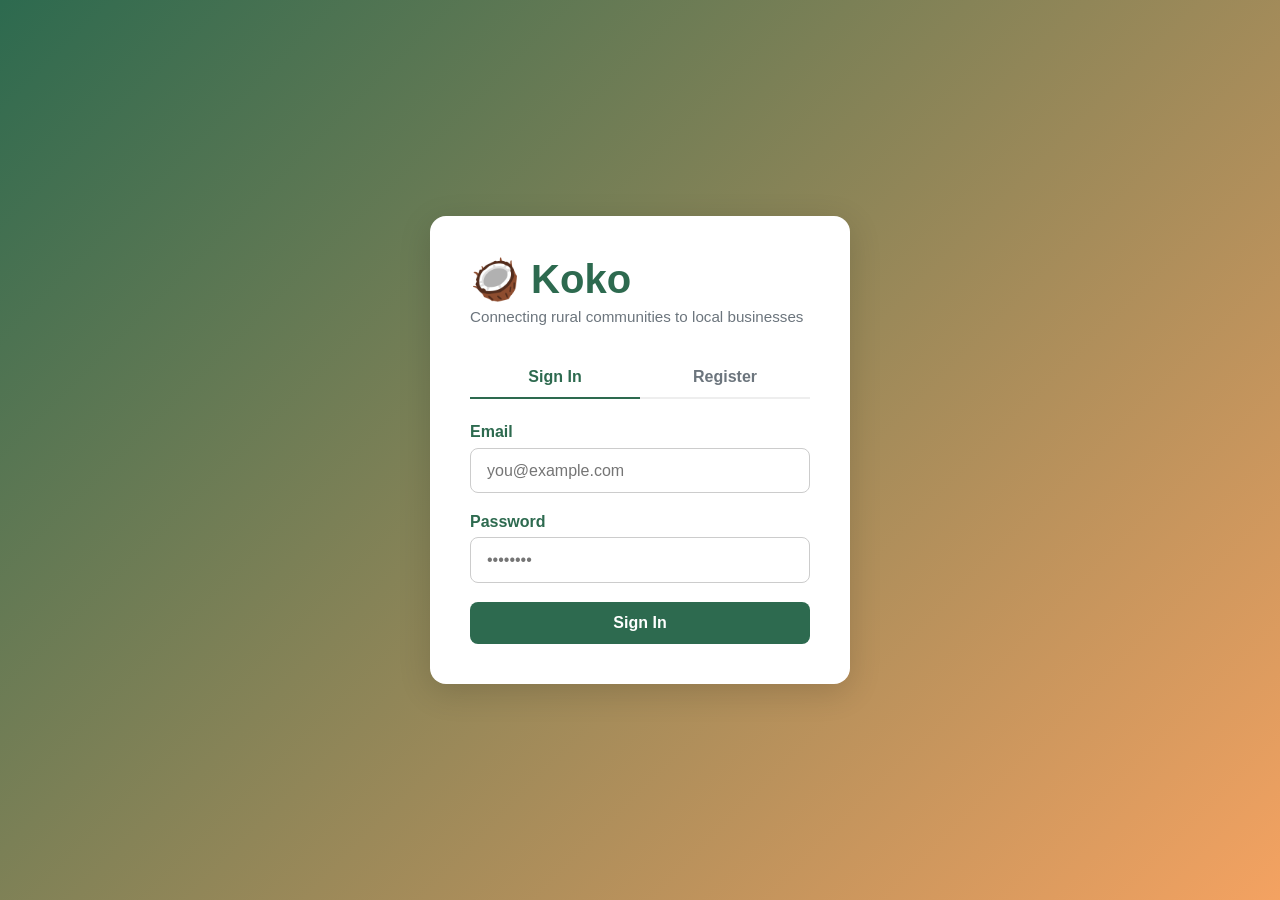
==== Applications Dev/KoKo/src/main/resources/static/index.html @ fd37e24b "Creating the backend of KoKo index page" ====
<!DOCTYPE html>
<html lang="en">
<head>
  <meta charset="UTF-8" />
  <meta name="viewport" content="width=device-width, initial-scale=1.0"/>
  <title>Koko — Login</title>
  <link rel="stylesheet" href="css/style.css" />
  <style>
    .login-wrapper {
      min-height: 100vh;
      display: flex;
      align-items: center;
      justify-content: center;
      background: linear-gradient(135deg, #2d6a4f, #f4a261);
    }
    .login-box {
      background: white;
      border-radius: 16px;
      padding: 2.5rem;
      width: 100%;
      max-width: 420px;
      box-shadow: 0 8px 32px rgba(0,0,0,0.15);
    }
    .login-box h1 { font-size: 2.5rem; color: #2d6a4f; margin-bottom: 0.3rem; }
    .login-box p { color: #6c757d; margin-bottom: 2rem; font-size: 0.95rem; }
    .tabs { display: flex; margin-bottom: 1.5rem; border-bottom: 2px solid #eee; }
    .tab {
      flex: 1; padding: 0.7rem; text-align: center;
      cursor: pointer; color: #6c757d; font-weight: 600;
    }
    .tab.active { color: #2d6a4f; border-bottom: 2px solid #2d6a4f; margin-bottom: -2px; }
  </style>
</head>
<body>
  <div class="login-wrapper">
    <div class="login-box">
      <h1>🥥 Koko</h1>
      <p>Connecting rural communities to local businesses</p>

      <div class="tabs">
        <div class="tab active" onclick="showTab('login', event)">Sign In</div>
        <div class="tab" onclick="showTab('register', event)">Register</div>
      </div>

      <div id="login-form">
        <div class="form-group">
          <label>Email</label>
          <input type="email" id="login-email" placeholder="you@example.com" />
        </div>
        <div class="form-group">
          <label>Password</label>
          <input type="password" id="login-password" placeholder="••••••••" />
        </div>
        <div id="login-error" class="alert alert-error" style="display:none;"></div>
        <button class="btn btn-primary" style="width:100%" onclick="handleLogin()">Sign In</button>
      </div>

      <div id="register-form" style="display:none;">
        <div class="form-group">
          <label>Full Name</label>
          <input type="text" id="reg-name" placeholder="Your full name" />
        </div>
        <div class="form-group">
          <label>Email</label>
          <input type="email" id="reg-email" placeholder="you@example.com" />
        </div>
        <div class="form-group">
          <label>Phone Number</label>
          <input type="tel" id="reg-phone" placeholder="+27 000 000 0000" />
        </div>
        <div class="form-group">
          <label>Password</label>
          <input type="password" id="reg-password" placeholder="••••••••" />
        </div>
        <div id="reg-error" class="alert alert-error" style="display:none;"></div>
        <button class="btn btn-primary" style="width:100%" onclick="handleRegister()">Create Account</button>
      </div>
    </div>
  </div>

  <script src="js/api.js"></script>
  <script src="js/auth.js"></script>
  <script>
    function showTab(tab, event) {
      document.querySelectorAll('.tab').forEach(t => t.classList.remove('active'));
      event.target.classList.add('active');
      document.getElementById('login-form').style.display = tab === 'login' ? 'block' : 'none';
      document.getElementById('register-form').style.display = tab === 'register' ? 'block' : 'none';
    }
  </script>
</body>
</html>
---- Applications Dev/KoKo/src/main/resources/static/css/style.css ----
/* === KOKO GLOBAL STYLES === */
* {
  margin: 0;
  padding: 0;
  box-sizing: border-box;
}

:root {
  --green: #2d6a4f;
  --green-light: #52b788;
  --amber: #f4a261;
  --earth: #e76f51;
  --cream: #fefae0;
  --brown: #774936;
  --text: #1b1b1b;
  --gray: #6c757d;
  --white: #ffffff;
}

body {
  font-family: 'Segoe UI', Tahoma, Geneva, Verdana, sans-serif;
  background-color: var(--cream);
  color: var(--text);
  font-size: 16px;
}

h1, h2, h3 { color: var(--green); }
a { text-decoration: none; color: var(--green); }

.navbar {
  background-color: var(--green);
  padding: 1rem 2rem;
  display: flex;
  justify-content: space-between;
  align-items: center;
}
.navbar .logo {
  font-size: 1.8rem;
  font-weight: bold;
  color: var(--amber);
  letter-spacing: 2px;
}
.navbar a { color: var(--white); margin-left: 1.5rem; font-size: 0.95rem; }
.navbar a:hover { color: var(--amber); }

.btn {
  padding: 0.75rem 1.5rem;
  border: none;
  border-radius: 8px;
  cursor: pointer;
  font-size: 1rem;
  font-weight: 600;
  transition: background 0.2s;
}
.btn-primary { background-color: var(--green); color: var(--white); }
.btn-primary:hover { background-color: #1b4332; }
.btn-secondary { background-color: var(--amber); color: var(--white); }
.btn-secondary:hover { background-color: var(--earth); }

.card {
  background: var(--white);
  border-radius: 12px;
  box-shadow: 0 2px 8px rgba(0,0,0,0.1);
  padding: 1.5rem;
  transition: transform 0.2s;
}
.card:hover { transform: translateY(-3px); }

.grid { display: grid; gap: 1.5rem; }
.grid-2 { grid-template-columns: repeat(2, 1fr); }
.grid-3 { grid-template-columns: repeat(3, 1fr); }

@media (max-width: 768px) {
  .grid-2, .grid-3 { grid-template-columns: 1fr; }
}

.form-group { margin-bottom: 1.2rem; }
.form-group label {
  display: block;
  margin-bottom: 0.4rem;
  font-weight: 600;
  color: var(--green);
}
.form-group input,
.form-group select {
  width: 100%;
  padding: 0.8rem 1rem;
  border: 1px solid #ccc;
  border-radius: 8px;
  font-size: 1rem;
  background: var(--white);
}
.form-group input:focus { outline: none; border-color: var(--green); }

.container { max-width: 1100px; margin: 0 auto; padding: 2rem 1rem; }

.badge {
  background: var(--amber);
  color: var(--white);
  border-radius: 20px;
  padding: 0.2rem 0.7rem;
  font-size: 0.8rem;
  font-weight: bold;
}

.alert { padding: 1rem; border-radius: 8px; margin-bottom: 1rem; }
.alert-success { background: #d8f3dc; color: #1b4332; }
.alert-error { background: #ffe0e0; color: #9b2226; }
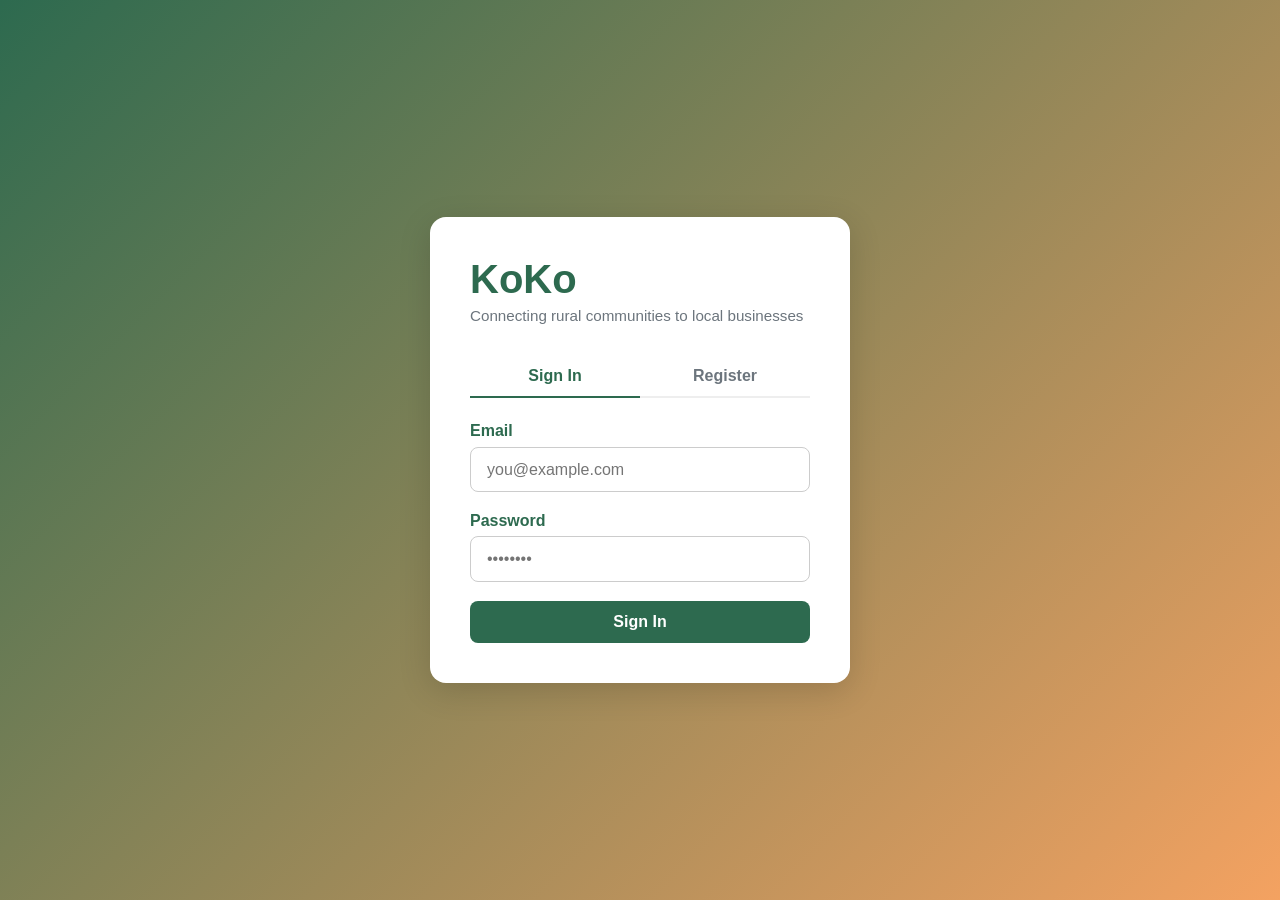
==== commit eb6a9f3a: "Added home page and connected the js and css" ====
--- a/Applications Dev/KoKo/src/main/resources/static/index.html
+++ b/Applications Dev/KoKo/src/main/resources/static/index.html
@@ -3,7 +3,7 @@
 <head>
   <meta charset="UTF-8" />
   <meta name="viewport" content="width=device-width, initial-scale=1.0"/>
-  <title>Koko — Login</title>
+  <title>KoKo — Login</title>
   <link rel="stylesheet" href="css/style.css" />
   <style>
     .login-wrapper {
@@ -34,7 +34,7 @@
 <body>
   <div class="login-wrapper">
     <div class="login-box">
-      <h1>🥥 Koko</h1>
+      <h1> KoKo</h1>
       <p>Connecting rural communities to local businesses</p>
 
       <div class="tabs">
--- a/Applications Dev/KoKo/src/main/resources/static/css/style.css
+++ b/Applications Dev/KoKo/src/main/resources/static/css/style.css
@@ -1,4 +1,3 @@
-/* === KOKO GLOBAL STYLES === */
 * {
   margin: 0;
   padding: 0;
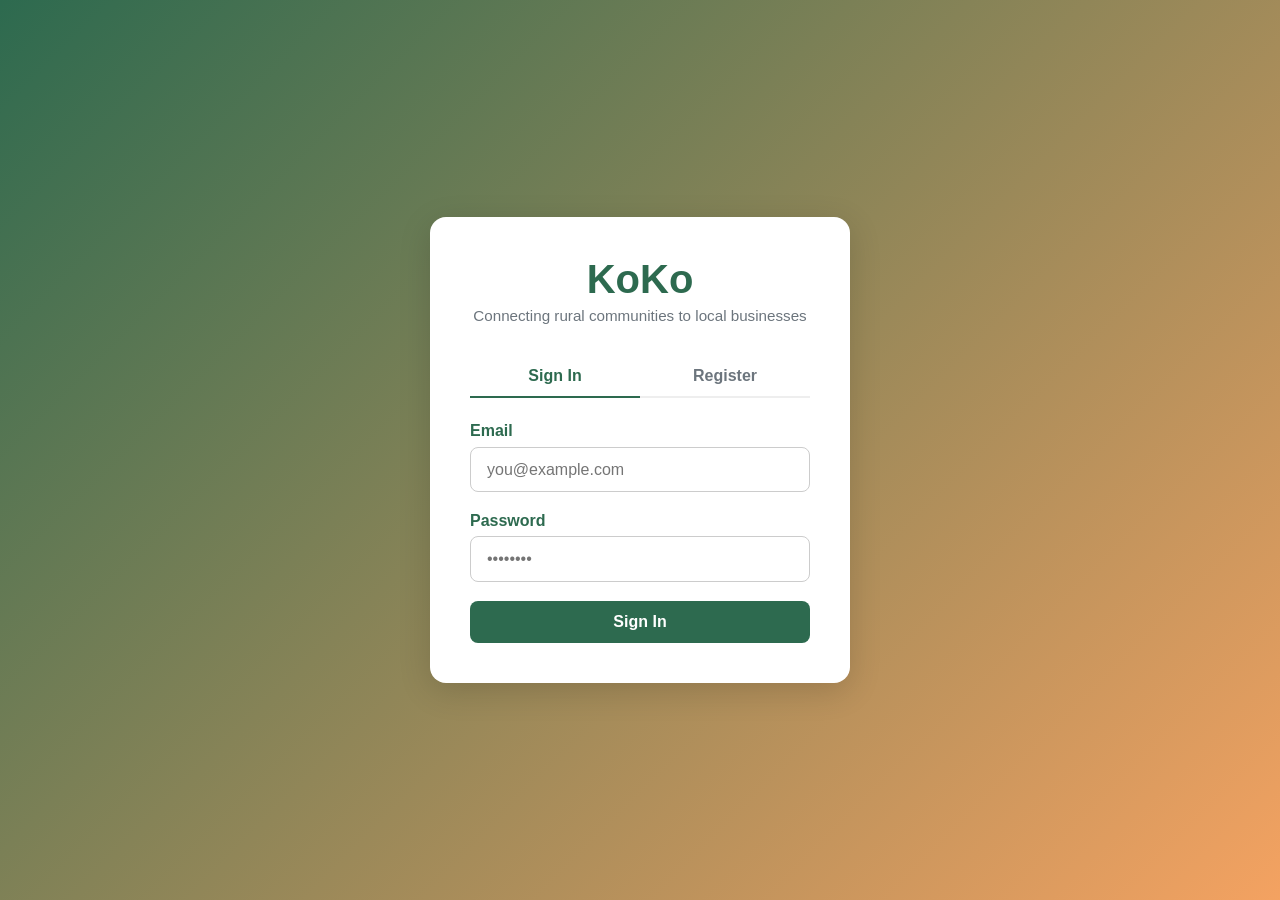
==== commit 51de900b: "added leaflet maps to display businesses" ====
--- a/Applications Dev/KoKo/src/main/resources/static/index.html
+++ b/Applications Dev/KoKo/src/main/resources/static/index.html
@@ -6,13 +6,7 @@
   <title>KoKo — Login</title>
   <link rel="stylesheet" href="css/style.css" />
   <style>
-    .login-wrapper {
-      min-height: 100vh;
-      display: flex;
-      align-items: center;
-      justify-content: center;
-      background: linear-gradient(135deg, #2d6a4f, #f4a261);
-    }
+    
     .login-box {
       background: white;
       border-radius: 16px;
@@ -32,10 +26,12 @@
   </style>
 </head>
 <body>
-  <div class="login-wrapper">
+  <div class="app-theme">
     <div class="login-box">
-      <h1> KoKo</h1>
-      <p>Connecting rural communities to local businesses</p>
+      <div id="intro">
+        <h1> KoKo</h1>
+        <p>Connecting rural communities to local businesses</p>
+      </div>
 
       <div class="tabs">
         <div class="tab active" onclick="showTab('login', event)">Sign In</div>
--- a/Applications Dev/KoKo/src/main/resources/static/css/style.css
+++ b/Applications Dev/KoKo/src/main/resources/static/css/style.css
@@ -2,6 +2,22 @@
   margin: 0;
   padding: 0;
   box-sizing: border-box;
+}
+
+.app-theme {
+      min-height: 100vh;
+      display: flex;
+      align-items: center;
+      justify-content: center;
+      background: linear-gradient(135deg, #2d6a4f, #f4a261);
+}
+
+#intro {
+      text-align: center;
+}
+
+#map {
+    border-radius: 12px
 }
 
 :root {
